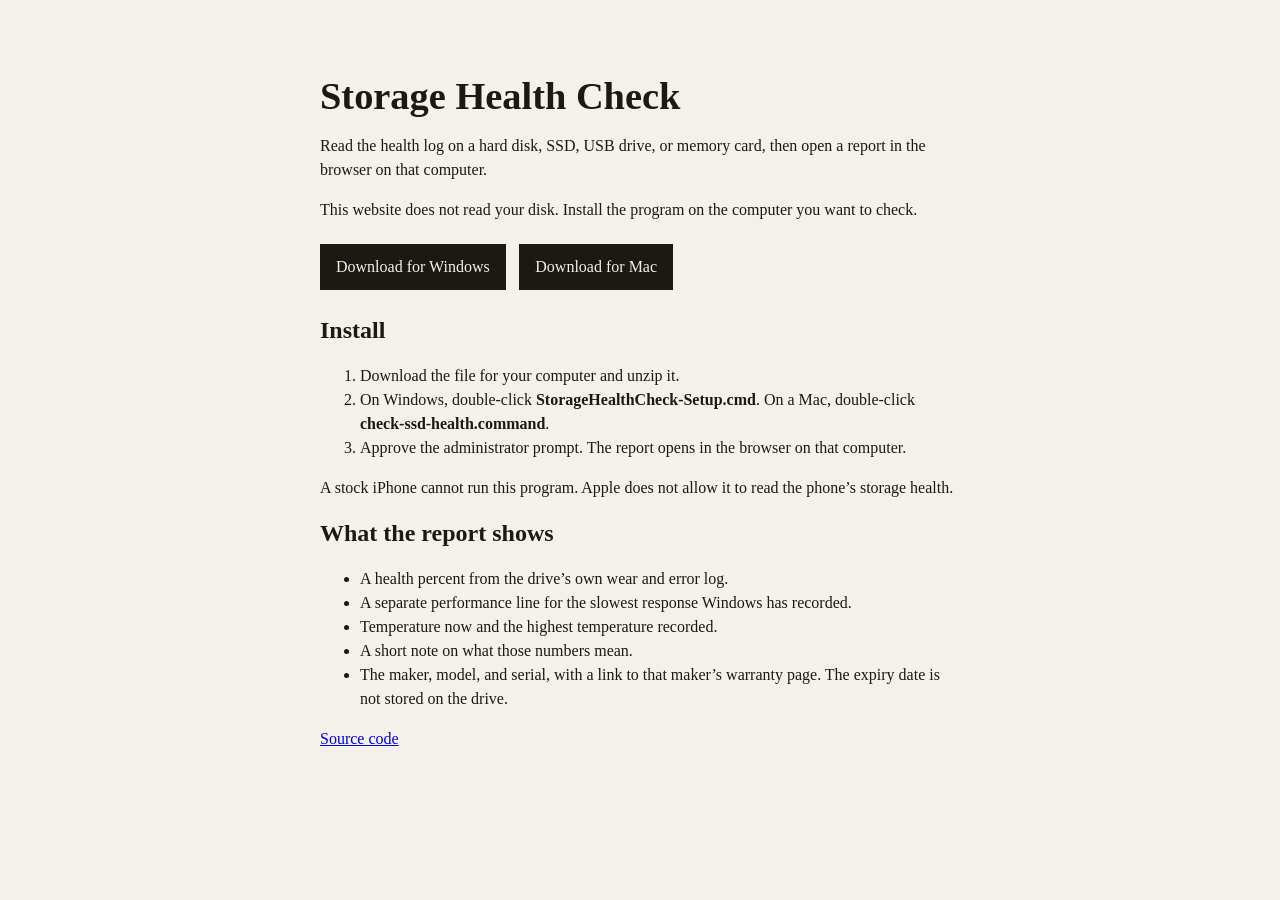
==== docs/index.html @ 71dae90a "Publish Storage Health Check so a computer can read its own drives and open the report locally. Co-a" ====
<!DOCTYPE html>
<html lang="en">
<head>
<meta charset="utf-8">
<meta name="viewport" content="width=device-width, initial-scale=1">
<title>Storage Health Check</title>
<style>
body { font-family: Georgia, serif; margin: 0; background: #f4f1ea; color: #1c1915; }
main { max-width: 40rem; margin: 0 auto; padding: 3rem 1.5rem 4rem; }
h1 { font-size: 2.4rem; margin-bottom: 0.4rem; }
a.button { display: inline-block; margin: 0.4rem 0.6rem 0.4rem 0; padding: 0.7rem 1rem; background: #1c1915; color: #f4f1ea; text-decoration: none; }
p, li { line-height: 1.5; }
</style>
</head>
<body>
<main>
<h1>Storage Health Check</h1>
<p>Read the health log on a hard disk, SSD, USB drive, or memory card, then open a report in the browser on that computer.</p>
<p>This website does not read your disk. Install the program on the computer you want to check.</p>
<p>
<a class="button" href="https://github.com/sujanchandray/storage-health-check/releases/latest/download/StorageHealthCheck-Windows.zip">Download for Windows</a>
<a class="button" href="https://github.com/sujanchandray/storage-health-check/releases/latest/download/StorageHealthCheck-Mac.zip">Download for Mac</a>
</p>
<h2>Install</h2>
<ol>
<li>Download the file for your computer and unzip it.</li>
<li>On Windows, double-click <strong>StorageHealthCheck-Setup.cmd</strong>. On a Mac, double-click <strong>check-ssd-health.command</strong>.</li>
<li>Approve the administrator prompt. The report opens in the browser on that computer.</li>
</ol>
<p>A stock iPhone cannot run this program. Apple does not allow it to read the phone’s storage health.</p>
<h2>What the report shows</h2>
<ul>
<li>A health percent from the drive’s own wear and error log.</li>
<li>A separate performance line for the slowest response Windows has recorded.</li>
<li>Temperature now and the highest temperature recorded.</li>
<li>A short note on what those numbers mean.</li>
<li>The maker, model, and serial, with a link to that maker’s warranty page. The expiry date is not stored on the drive.</li>
</ul>
<p><a href="https://github.com/sujanchandray/storage-health-check">Source code</a></p>
</main>
</body>
</html>
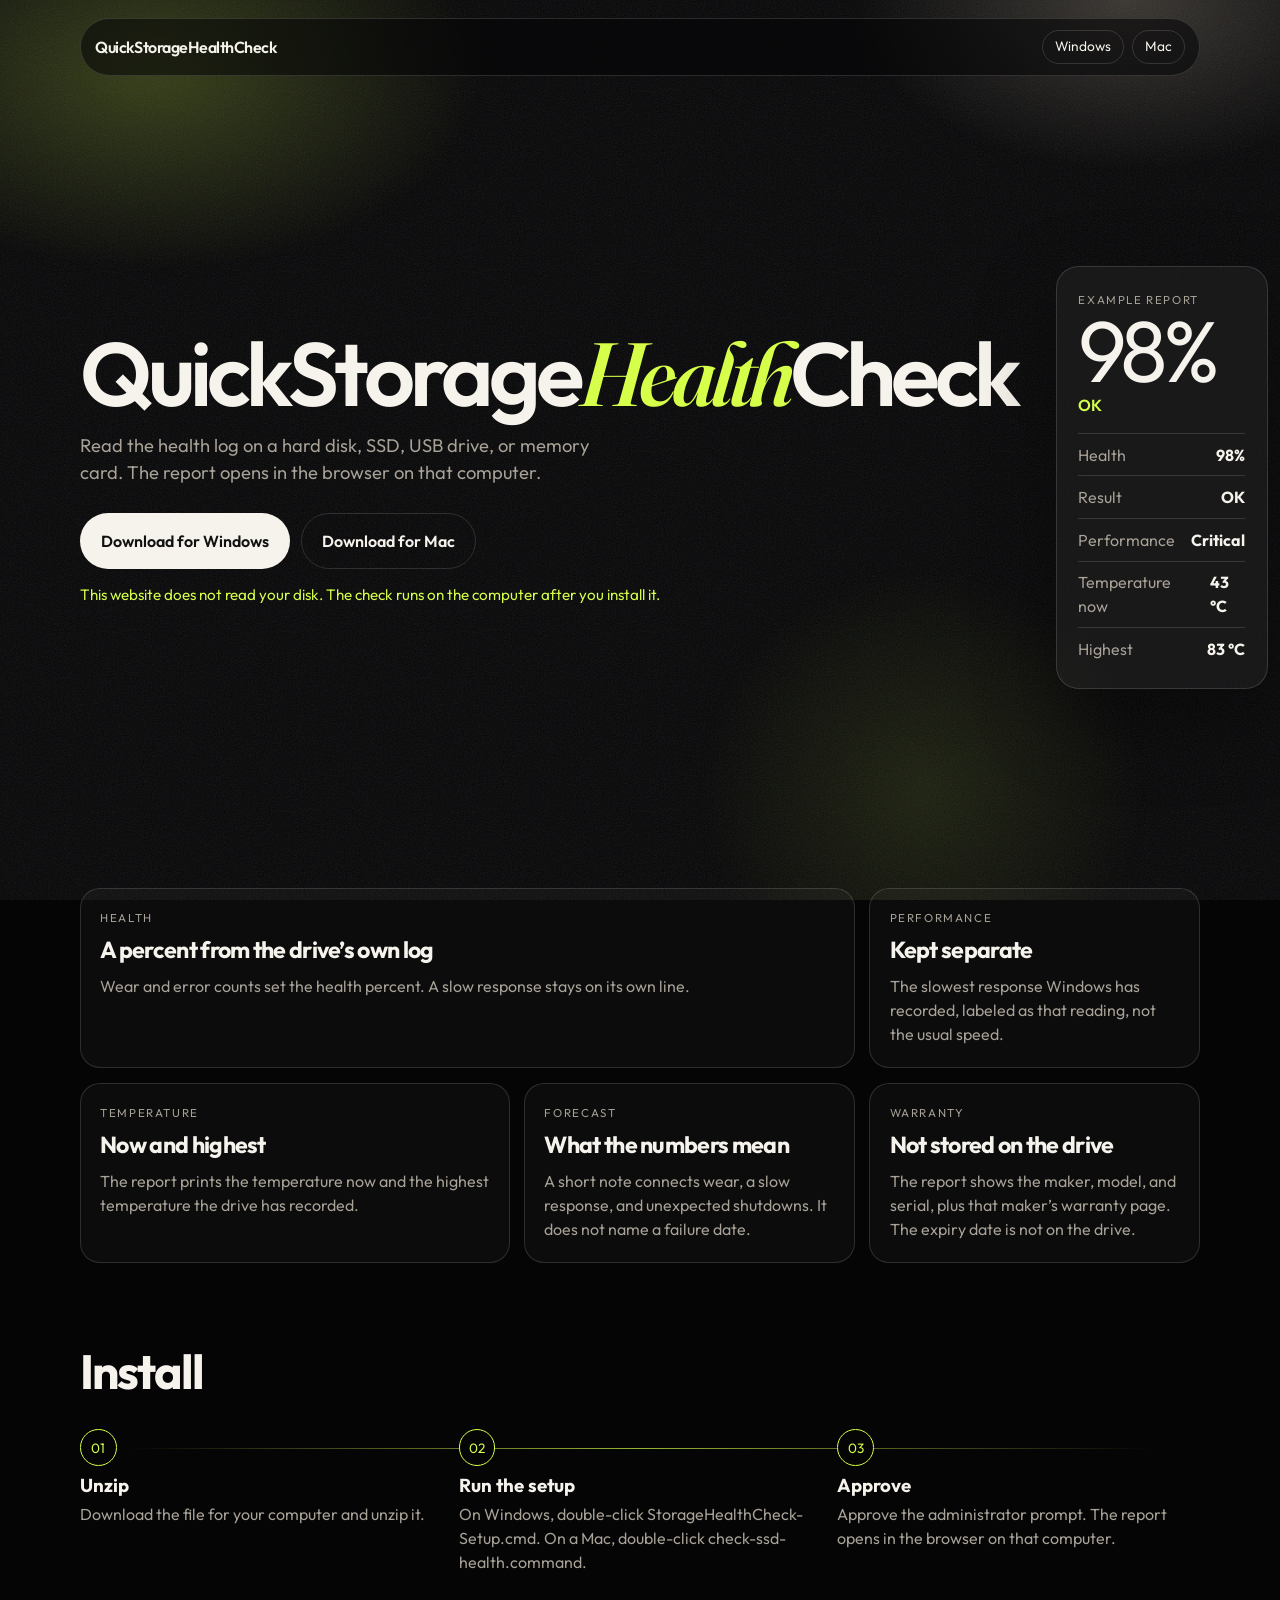
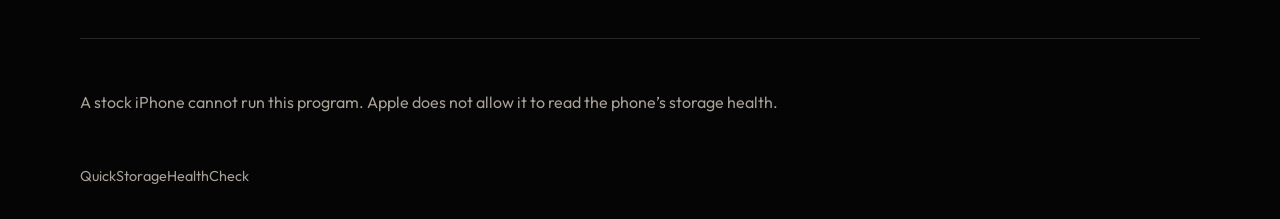
==== commit 1354ce76: "Rename the product to QuickStorageHealthCheck and publish a download page that does not link to the " ====
--- a/docs/index.html
+++ b/docs/index.html
@@ -3,40 +3,303 @@
 <head>
 <meta charset="utf-8">
 <meta name="viewport" content="width=device-width, initial-scale=1">
-<title>Storage Health Check</title>
+<meta name="description" content="QuickStorageHealthCheck reads a drive on your computer and opens the report in the browser there. This website does not read your disk.">
+<title>QuickStorageHealthCheck</title>
+<link rel="preconnect" href="https://fonts.googleapis.com">
+<link rel="preconnect" href="https://fonts.gstatic.com" crossorigin>
+<link href="https://fonts.googleapis.com/css2?family=Fraunces:ital,opsz,wght@1,9..144,560&family=Outfit:wght@380;500;600&display=swap" rel="stylesheet">
 <style>
-body { font-family: Georgia, serif; margin: 0; background: #f4f1ea; color: #1c1915; }
-main { max-width: 40rem; margin: 0 auto; padding: 3rem 1.5rem 4rem; }
-h1 { font-size: 2.4rem; margin-bottom: 0.4rem; }
-a.button { display: inline-block; margin: 0.4rem 0.6rem 0.4rem 0; padding: 0.7rem 1rem; background: #1c1915; color: #f4f1ea; text-decoration: none; }
-p, li { line-height: 1.5; }
+:root {
+  --bg: #050506;
+  --ink: #f6f3ec;
+  --muted: #a8a297;
+  --lime: #d6ff4a;
+  --line: rgba(246, 243, 236, 0.14);
+  --glass: rgba(246, 243, 236, 0.045);
+}
+* { box-sizing: border-box; }
+html { scroll-behavior: smooth; }
+body {
+  margin: 0;
+  background: var(--bg);
+  color: var(--ink);
+  font-family: Outfit, "Segoe UI", sans-serif;
+  font-weight: 380;
+  line-height: 1.5;
+}
+.aurora, .grain {
+  position: fixed;
+  inset: 0;
+  pointer-events: none;
+}
+.aurora {
+  background:
+    radial-gradient(42% 36% at 12% 8%, rgba(214, 255, 74, 0.22), transparent 62%),
+    radial-gradient(36% 32% at 88% 0%, rgba(255, 236, 210, 0.2), transparent 60%),
+    radial-gradient(28% 40% at 72% 88%, rgba(214, 255, 74, 0.1), transparent 64%);
+  animation: drift 18s ease-in-out infinite alternate;
+}
+.grain {
+  opacity: 0.22;
+  background-image: url("data:image/svg+xml;utf8,<svg xmlns='http://www.w3.org/2000/svg' width='180' height='180'><filter id='n'><feTurbulence type='fractalNoise' baseFrequency='.85' numOctaves='2' stitchTiles='stitch'/></filter><rect width='100%' height='100%' filter='url(%23n)' opacity='.55'/></svg>");
+}
+@keyframes drift {
+  from { transform: translate3d(-2%, -1%, 0) scale(1); }
+  to { transform: translate3d(3%, 2%, 0) scale(1.06); }
+}
+.wrap { position: relative; z-index: 1; }
+.bar, .hero, .bento, .install, .close, footer {
+  width: min(1120px, calc(100% - 2.4rem));
+  margin-left: auto;
+  margin-right: auto;
+}
+.bar {
+  display: flex;
+  align-items: center;
+  justify-content: space-between;
+  gap: 1rem;
+  margin-top: 1.1rem;
+  padding: 0.7rem 0.9rem;
+  border: 1px solid var(--line);
+  border-radius: 999px;
+  background: rgba(5, 5, 6, 0.55);
+  backdrop-filter: blur(16px);
+}
+.word { color: var(--ink); text-decoration: none; font-weight: 600; letter-spacing: -0.03em; }
+.nav { display: flex; gap: 0.45rem; }
+.nav a, .actions a {
+  text-decoration: none;
+  color: var(--ink);
+  border: 1px solid var(--line);
+  border-radius: 999px;
+}
+.nav a { padding: 0.35rem 0.75rem; font-size: 0.86rem; }
+.hero {
+  min-height: calc(100vh - 5.5rem);
+  display: grid;
+  grid-template-columns: 1.15fr 0.85fr;
+  gap: 2.5rem;
+  align-items: center;
+  padding: 3.5rem 0 4rem;
+}
+h1 {
+  margin: 0;
+  font-size: clamp(3.1rem, 7vw, 6.4rem);
+  line-height: 0.88;
+  letter-spacing: -0.055em;
+  font-weight: 600;
+}
+h1 em {
+  font-family: Fraunces, Georgia, serif;
+  font-style: italic;
+  font-weight: 560;
+  color: var(--lime);
+}
+.lede { max-width: 34rem; font-size: 1.15rem; color: var(--muted); }
+.actions { display: flex; flex-wrap: wrap; gap: 0.7rem; margin-top: 1.6rem; }
+.actions a {
+  padding: 0.95rem 1.25rem;
+  background: var(--ink);
+  color: #111;
+  font-weight: 600;
+  transition: transform 0.2s ease, box-shadow 0.2s ease, border-color 0.2s ease;
+}
+.actions a.ghost { background: transparent; color: var(--ink); }
+.trust { color: var(--lime); font-size: 0.95rem; }
+.card {
+  border: 1px solid var(--line);
+  border-radius: 1.4rem;
+  background: var(--glass);
+  backdrop-filter: blur(18px);
+  box-shadow: 0 30px 80px rgba(0, 0, 0, 0.35);
+  padding: 1.3rem 1.35rem 1.15rem;
+}
+.card p { margin: 0.2rem 0; }
+.eyebrow {
+  color: var(--muted);
+  letter-spacing: 0.14em;
+  text-transform: uppercase;
+  font-size: 0.72rem;
+}
+.score { font-size: clamp(4rem, 8vw, 5.4rem); line-height: 0.9; letter-spacing: -0.06em; margin: 0.6rem 0 0.2rem; }
+.ok { color: var(--lime); font-weight: 600; }
+.rows { margin-top: 1rem; }
+.row {
+  display: flex;
+  justify-content: space-between;
+  gap: 1rem;
+  padding: 0.55rem 0;
+  border-top: 1px solid var(--line);
+}
+.row span { color: var(--muted); }
+.bento {
+  display: grid;
+  grid-template-columns: 1.3fr 1fr 1fr;
+  gap: 0.9rem;
+  padding-bottom: 4.5rem;
+}
+.tile {
+  border: 1px solid var(--line);
+  border-radius: 1.25rem;
+  padding: 1.25rem 1.2rem 1.3rem;
+  background: rgba(246, 243, 236, 0.03);
+  min-height: 11rem;
+}
+.tile.wide { grid-column: span 2; }
+.tile h2 { margin: 0.45rem 0 0.4rem; font-size: 1.45rem; letter-spacing: -0.03em; }
+.tile p { margin: 0; color: var(--muted); }
+.install { padding-bottom: 4rem; }
+.install h2 { font-size: clamp(2rem, 4vw, 3rem); letter-spacing: -0.04em; margin: 0 0 1.4rem; }
+.rail {
+  display: grid;
+  grid-template-columns: repeat(3, 1fr);
+  gap: 1rem;
+  position: relative;
+}
+.rail::before {
+  content: "";
+  position: absolute;
+  top: 1.15rem;
+  left: 4%;
+  right: 4%;
+  height: 1px;
+  background: linear-gradient(90deg, transparent, rgba(214, 255, 74, 0.7), transparent);
+}
+.step { position: relative; padding-top: 2.4rem; }
+.num {
+  position: absolute;
+  top: 0;
+  width: 2.3rem;
+  height: 2.3rem;
+  display: grid;
+  place-items: center;
+  border-radius: 50%;
+  border: 1px solid var(--lime);
+  background: var(--bg);
+  color: var(--lime);
+  font-size: 0.85rem;
+}
+.step h3 { margin: 0.2rem 0; }
+.step p { margin: 0; color: var(--muted); }
+.close {
+  border-top: 1px solid var(--line);
+  padding: 2.2rem 0;
+  color: var(--muted);
+}
+footer {
+  padding: 0 0 2rem;
+  color: var(--muted);
+  font-size: 0.9rem;
+}
+@media (hover: hover) {
+  .actions a:hover, .nav a:hover {
+    transform: translateY(-2px);
+    border-color: rgba(214, 255, 74, 0.7);
+    box-shadow: 0 10px 30px rgba(214, 255, 74, 0.12);
+  }
+}
+@media (max-width: 860px) {
+  .hero, .bento, .rail { grid-template-columns: 1fr; }
+  .tile.wide { grid-column: auto; }
+  .hero { min-height: auto; padding-top: 2.4rem; }
+  .actions a { width: 100%; text-align: center; }
+  .bar { border-radius: 1.2rem; align-items: flex-start; flex-direction: column; }
+  .rail::before { display: none; }
+}
+@media (prefers-reduced-motion: reduce) {
+  .aurora { animation: none; }
+  html { scroll-behavior: auto; }
+  .actions a, .nav a { transition: none; }
+}
 </style>
 </head>
 <body>
-<main>
-<h1>Storage Health Check</h1>
-<p>Read the health log on a hard disk, SSD, USB drive, or memory card, then open a report in the browser on that computer.</p>
-<p>This website does not read your disk. Install the program on the computer you want to check.</p>
-<p>
-<a class="button" href="https://github.com/sujanchandray/storage-health-check/releases/latest/download/StorageHealthCheck-Windows.zip">Download for Windows</a>
-<a class="button" href="https://github.com/sujanchandray/storage-health-check/releases/latest/download/StorageHealthCheck-Mac.zip">Download for Mac</a>
-</p>
-<h2>Install</h2>
-<ol>
-<li>Download the file for your computer and unzip it.</li>
-<li>On Windows, double-click <strong>StorageHealthCheck-Setup.cmd</strong>. On a Mac, double-click <strong>check-ssd-health.command</strong>.</li>
-<li>Approve the administrator prompt. The report opens in the browser on that computer.</li>
-</ol>
-<p>A stock iPhone cannot run this program. Apple does not allow it to read the phone’s storage health.</p>
-<h2>What the report shows</h2>
-<ul>
-<li>A health percent from the drive’s own wear and error log.</li>
-<li>A separate performance line for the slowest response Windows has recorded.</li>
-<li>Temperature now and the highest temperature recorded.</li>
-<li>A short note on what those numbers mean.</li>
-<li>The maker, model, and serial, with a link to that maker’s warranty page. The expiry date is not stored on the drive.</li>
-</ul>
-<p><a href="https://github.com/sujanchandray/storage-health-check">Source code</a></p>
-</main>
+<div class="aurora"></div>
+<div class="grain"></div>
+<div class="wrap">
+  <header class="bar">
+    <a class="word" href="#top">QuickStorageHealthCheck</a>
+    <nav class="nav">
+      <a href="https://github.com/sujanchandray/storage-health-check/releases/latest/download/StorageHealthCheck-Windows.zip">Windows</a>
+      <a href="https://github.com/sujanchandray/storage-health-check/releases/latest/download/StorageHealthCheck-Mac.zip">Mac</a>
+    </nav>
+  </header>
+  <main id="top">
+    <section class="hero">
+      <div>
+        <h1>QuickStorage<em>Health</em>Check</h1>
+        <p class="lede">Read the health log on a hard disk, SSD, USB drive, or memory card. The report opens in the browser on that computer.</p>
+        <div class="actions">
+          <a href="https://github.com/sujanchandray/storage-health-check/releases/latest/download/StorageHealthCheck-Windows.zip">Download for Windows</a>
+          <a class="ghost" href="https://github.com/sujanchandray/storage-health-check/releases/latest/download/StorageHealthCheck-Mac.zip">Download for Mac</a>
+        </div>
+        <p class="trust">This website does not read your disk. The check runs on the computer after you install it.</p>
+      </div>
+      <aside class="card" aria-label="Example report">
+        <p class="eyebrow">Example report</p>
+        <p class="score">98%</p>
+        <p class="ok">OK</p>
+        <div class="rows">
+          <div class="row"><span>Health</span><strong>98%</strong></div>
+          <div class="row"><span>Result</span><strong>OK</strong></div>
+          <div class="row"><span>Performance</span><strong>Critical</strong></div>
+          <div class="row"><span>Temperature now</span><strong>43 °C</strong></div>
+          <div class="row"><span>Highest</span><strong>83 °C</strong></div>
+        </div>
+      </aside>
+    </section>
+    <section class="bento" aria-label="What the report shows">
+      <article class="tile wide">
+        <p class="eyebrow">Health</p>
+        <h2>A percent from the drive’s own log</h2>
+        <p>Wear and error counts set the health percent. A slow response stays on its own line.</p>
+      </article>
+      <article class="tile">
+        <p class="eyebrow">Performance</p>
+        <h2>Kept separate</h2>
+        <p>The slowest response Windows has recorded, labeled as that reading, not the usual speed.</p>
+      </article>
+      <article class="tile">
+        <p class="eyebrow">Temperature</p>
+        <h2>Now and highest</h2>
+        <p>The report prints the temperature now and the highest temperature the drive has recorded.</p>
+      </article>
+      <article class="tile">
+        <p class="eyebrow">Forecast</p>
+        <h2>What the numbers mean</h2>
+        <p>A short note connects wear, a slow response, and unexpected shutdowns. It does not name a failure date.</p>
+      </article>
+      <article class="tile">
+        <p class="eyebrow">Warranty</p>
+        <h2>Not stored on the drive</h2>
+        <p>The report shows the maker, model, and serial, plus that maker’s warranty page. The expiry date is not on the drive.</p>
+      </article>
+    </section>
+    <section class="install">
+      <h2>Install</h2>
+      <div class="rail">
+        <article class="step">
+          <div class="num">01</div>
+          <h3>Unzip</h3>
+          <p>Download the file for your computer and unzip it.</p>
+        </article>
+        <article class="step">
+          <div class="num">02</div>
+          <h3>Run the setup</h3>
+          <p>On Windows, double-click StorageHealthCheck-Setup.cmd. On a Mac, double-click check-ssd-health.command.</p>
+        </article>
+        <article class="step">
+          <div class="num">03</div>
+          <h3>Approve</h3>
+          <p>Approve the administrator prompt. The report opens in the browser on that computer.</p>
+        </article>
+      </div>
+    </section>
+    <section class="close">
+      <p>A stock iPhone cannot run this program. Apple does not allow it to read the phone’s storage health.</p>
+    </section>
+  </main>
+  <footer>QuickStorageHealthCheck</footer>
+</div>
 </body>
 </html>
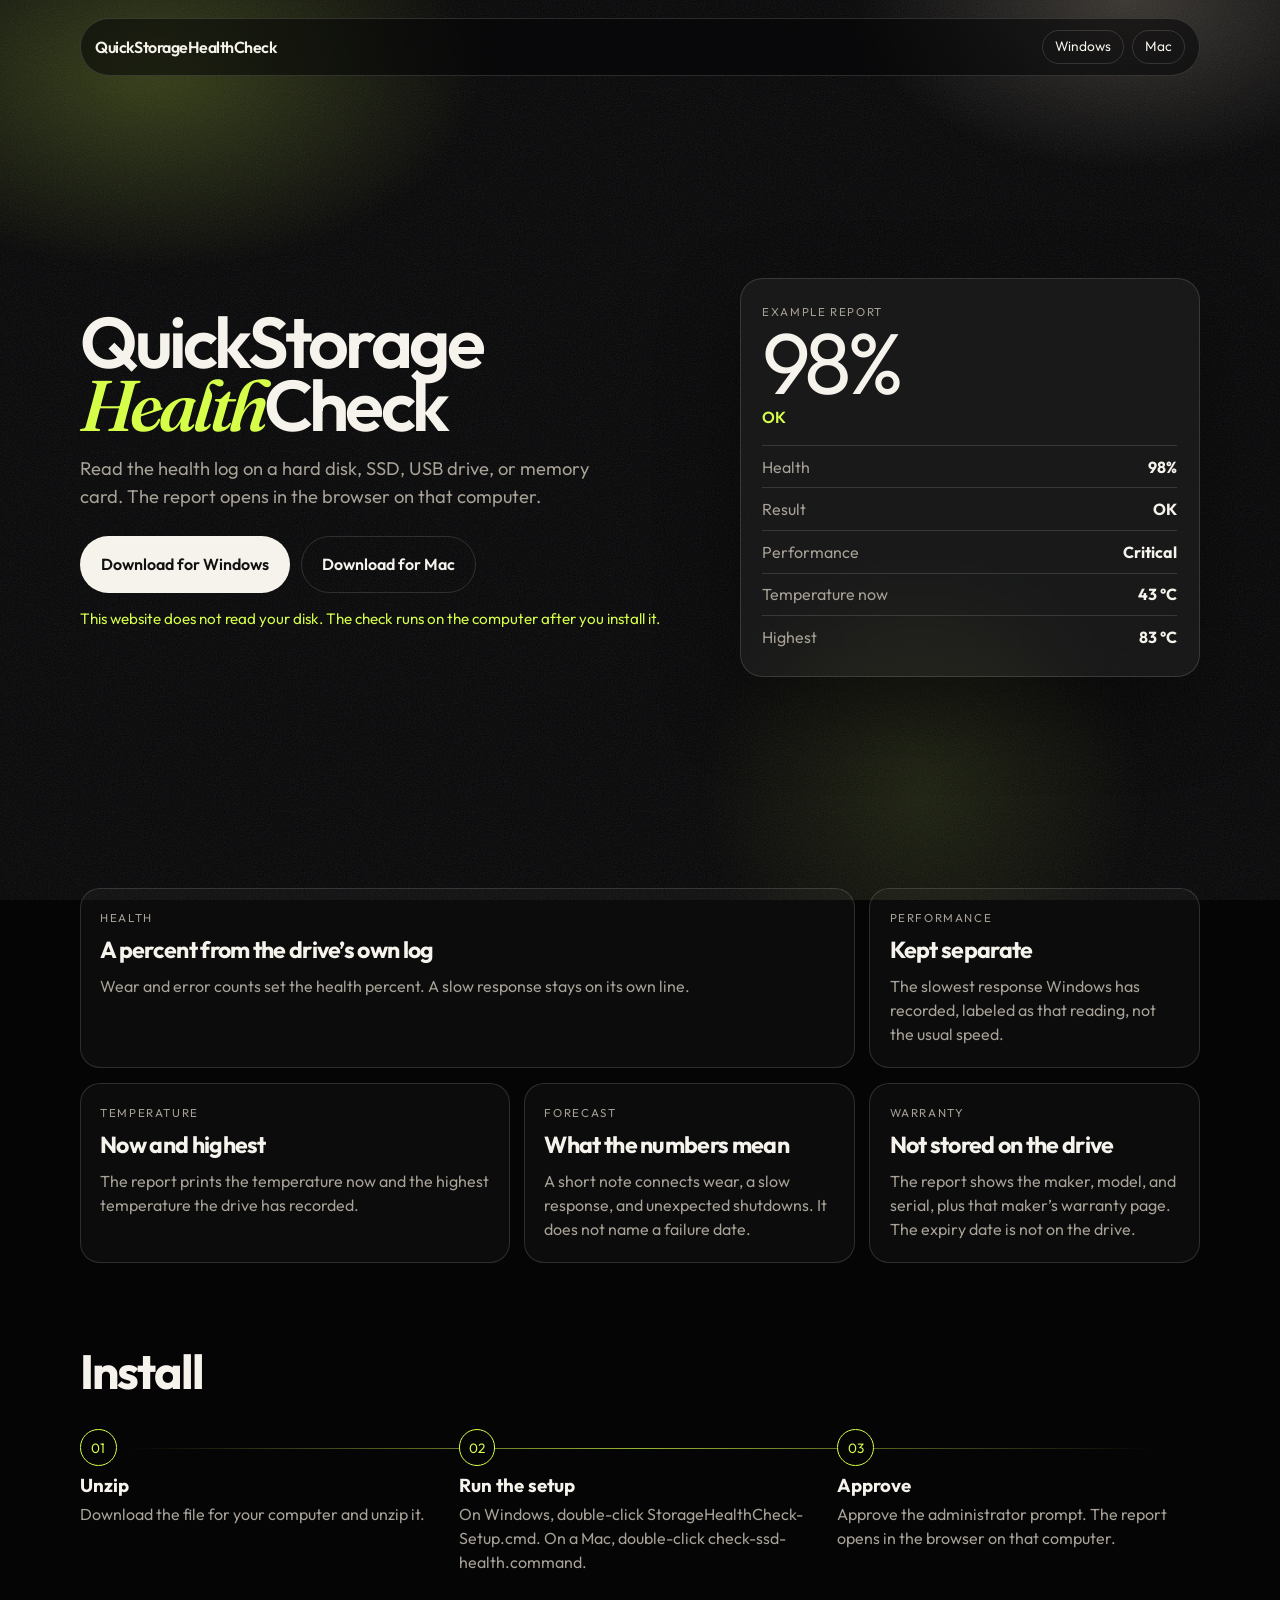
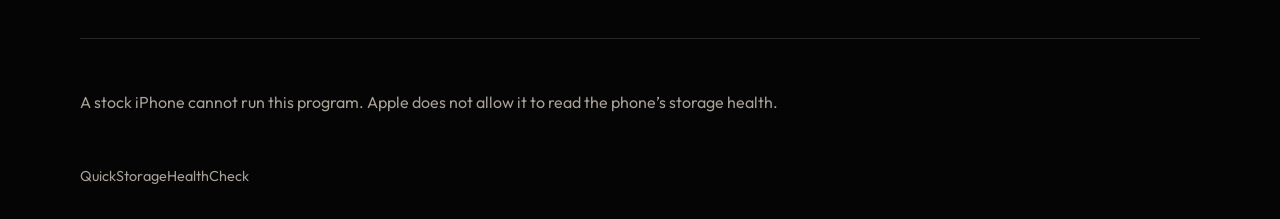
==== commit be7e3e4f: "Stack the product name so the example report stays on the page. Co-authored-by: Cursor <cursoragent@" ====
--- a/docs/index.html
+++ b/docs/index.html
@@ -77,14 +77,14 @@
 .hero {
   min-height: calc(100vh - 5.5rem);
   display: grid;
-  grid-template-columns: 1.15fr 0.85fr;
+  grid-template-columns: minmax(0, 1.05fr) minmax(17rem, 0.78fr);
   gap: 2.5rem;
   align-items: center;
   padding: 3.5rem 0 4rem;
 }
 h1 {
   margin: 0;
-  font-size: clamp(3.1rem, 7vw, 6.4rem);
+  font-size: clamp(3.2rem, 5.6vw, 5.5rem);
   line-height: 0.88;
   letter-spacing: -0.055em;
   font-weight: 600;
@@ -227,7 +227,7 @@
   <main id="top">
     <section class="hero">
       <div>
-        <h1>QuickStorage<em>Health</em>Check</h1>
+        <h1>QuickStorage<br><em>Health</em>Check</h1>
         <p class="lede">Read the health log on a hard disk, SSD, USB drive, or memory card. The report opens in the browser on that computer.</p>
         <div class="actions">
           <a href="https://github.com/sujanchandray/storage-health-check/releases/latest/download/StorageHealthCheck-Windows.zip">Download for Windows</a>
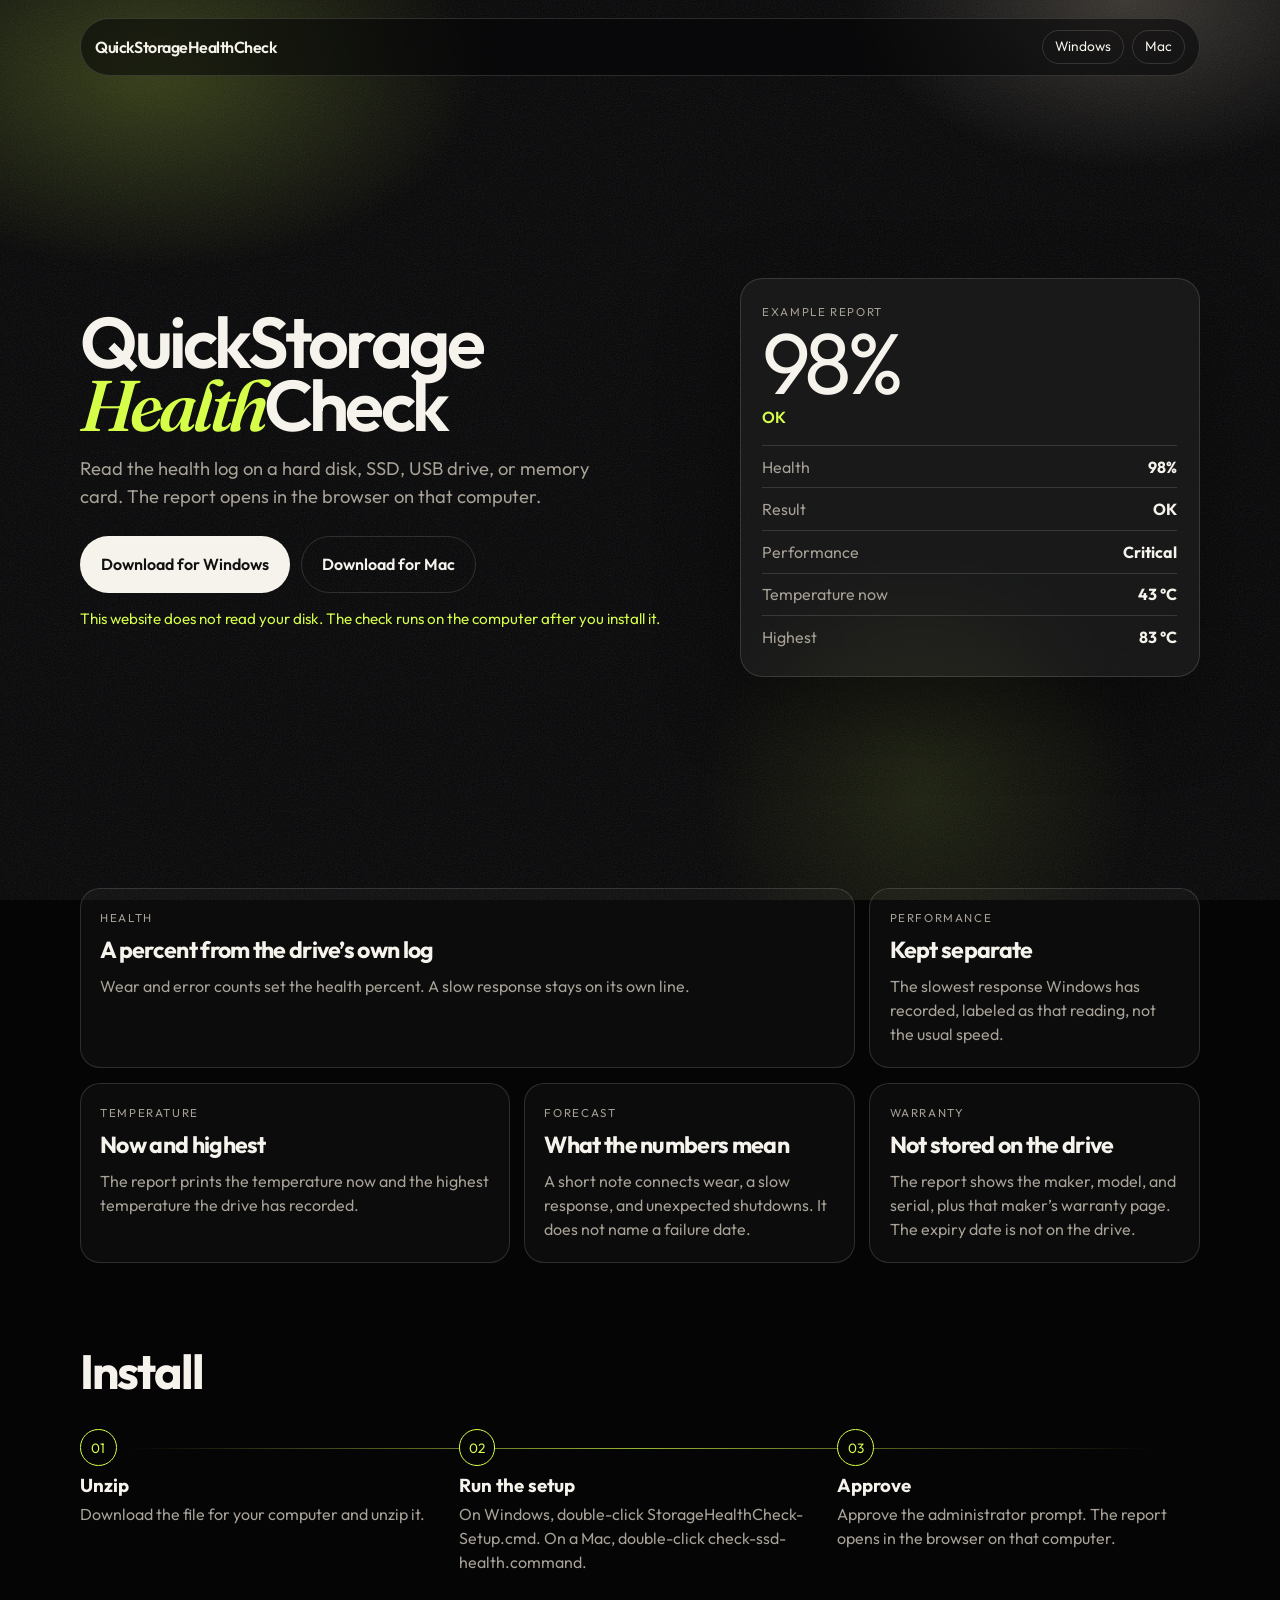
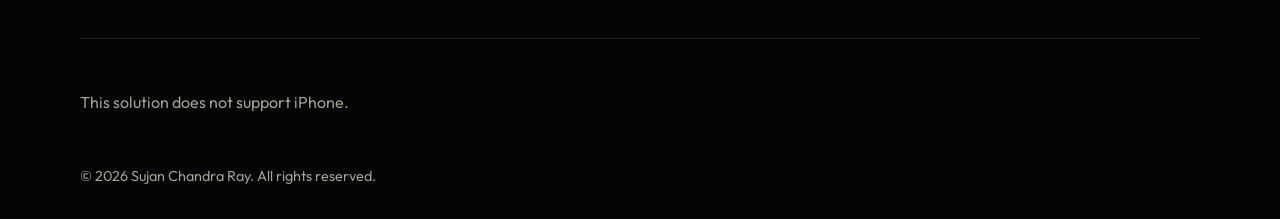
==== commit b23f6faf: "Shorten the iPhone note and put the copyright line in the page footer. Co-authored-by: Cursor <curso" ====
--- a/docs/index.html
+++ b/docs/index.html
@@ -296,10 +296,10 @@
       </div>
     </section>
     <section class="close">
-      <p>A stock iPhone cannot run this program. Apple does not allow it to read the phone’s storage health.</p>
+      <p>This solution does not support iPhone.</p>
     </section>
   </main>
-  <footer>QuickStorageHealthCheck</footer>
+  <footer>© 2026 Sujan Chandra Ray. All rights reserved.</footer>
 </div>
 </body>
 </html>
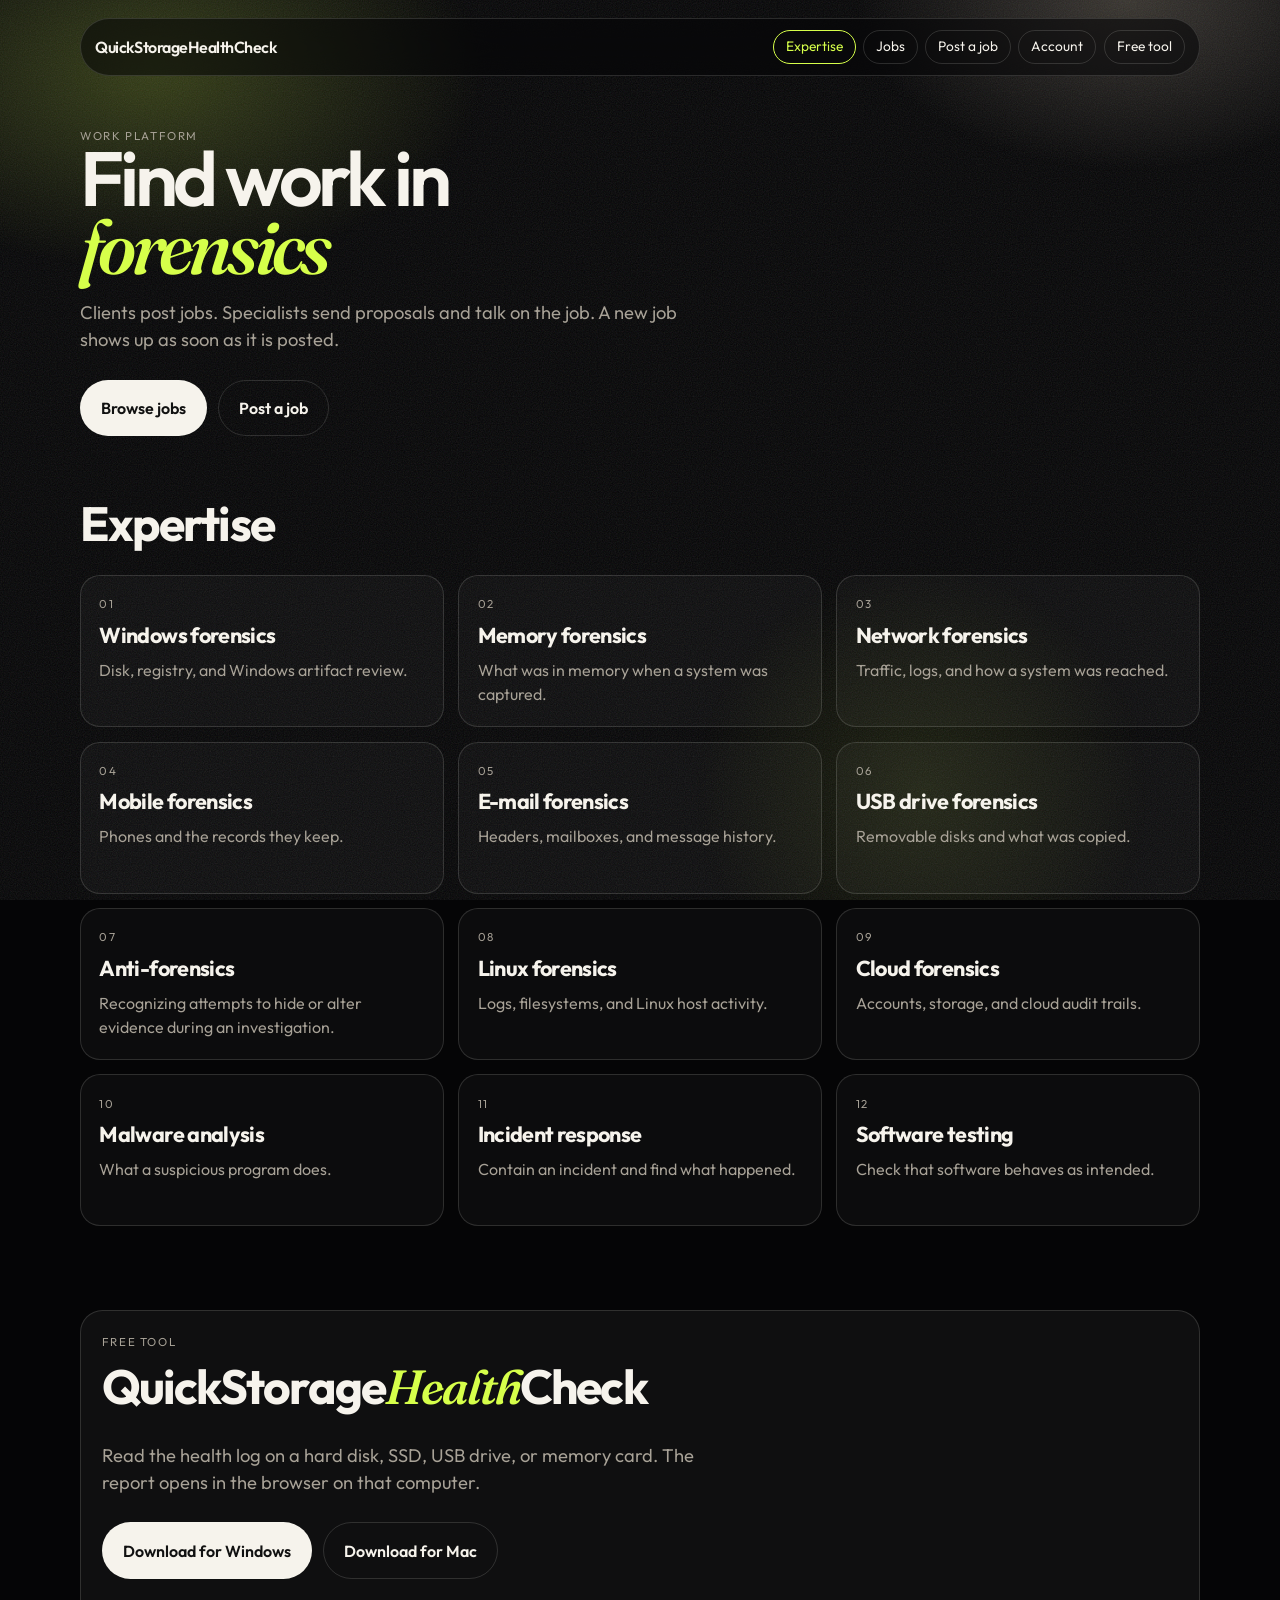
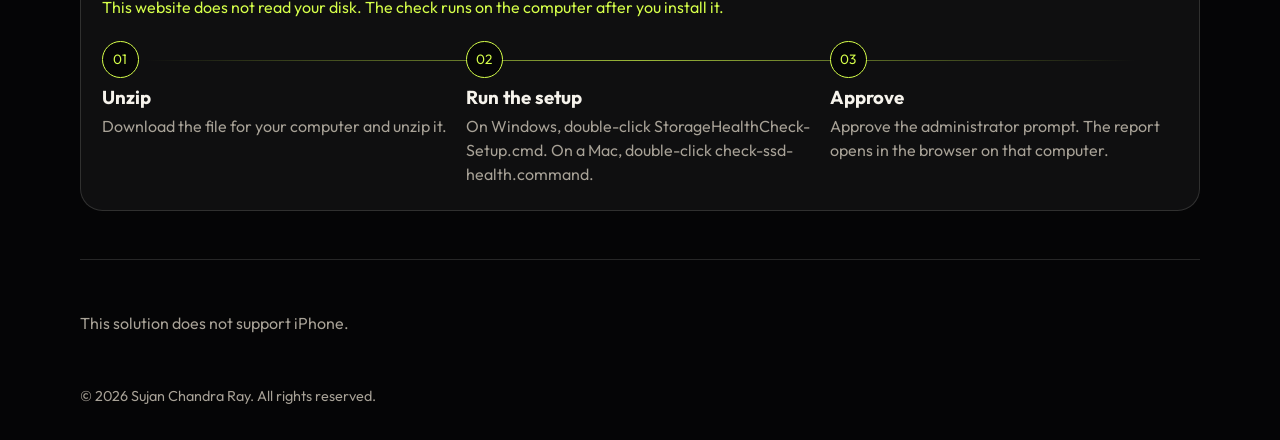
==== commit 1cf60883: "Open the site as a forensics work board and keep the free drive check on the same page. Co-authored-" ====
--- a/docs/index.html
+++ b/docs/index.html
@@ -3,296 +3,129 @@
 <head>
 <meta charset="utf-8">
 <meta name="viewport" content="width=device-width, initial-scale=1">
-<meta name="description" content="QuickStorageHealthCheck reads a drive on your computer and opens the report in the browser there. This website does not read your disk.">
+<meta name="description" content="Find digital forensics work or hire a specialist. QuickStorageHealthCheck remains a free download on this site.">
 <title>QuickStorageHealthCheck</title>
 <link rel="preconnect" href="https://fonts.googleapis.com">
 <link rel="preconnect" href="https://fonts.gstatic.com" crossorigin>
 <link href="https://fonts.googleapis.com/css2?family=Fraunces:ital,opsz,wght@1,9..144,560&family=Outfit:wght@380;500;600&display=swap" rel="stylesheet">
-<style>
-:root {
-  --bg: #050506;
-  --ink: #f6f3ec;
-  --muted: #a8a297;
-  --lime: #d6ff4a;
-  --line: rgba(246, 243, 236, 0.14);
-  --glass: rgba(246, 243, 236, 0.045);
-}
-* { box-sizing: border-box; }
-html { scroll-behavior: smooth; }
-body {
-  margin: 0;
-  background: var(--bg);
-  color: var(--ink);
-  font-family: Outfit, "Segoe UI", sans-serif;
-  font-weight: 380;
-  line-height: 1.5;
-}
-.aurora, .grain {
-  position: fixed;
-  inset: 0;
-  pointer-events: none;
-}
-.aurora {
-  background:
-    radial-gradient(42% 36% at 12% 8%, rgba(214, 255, 74, 0.22), transparent 62%),
-    radial-gradient(36% 32% at 88% 0%, rgba(255, 236, 210, 0.2), transparent 60%),
-    radial-gradient(28% 40% at 72% 88%, rgba(214, 255, 74, 0.1), transparent 64%);
-  animation: drift 18s ease-in-out infinite alternate;
-}
-.grain {
-  opacity: 0.22;
-  background-image: url("data:image/svg+xml;utf8,<svg xmlns='http://www.w3.org/2000/svg' width='180' height='180'><filter id='n'><feTurbulence type='fractalNoise' baseFrequency='.85' numOctaves='2' stitchTiles='stitch'/></filter><rect width='100%' height='100%' filter='url(%23n)' opacity='.55'/></svg>");
-}
-@keyframes drift {
-  from { transform: translate3d(-2%, -1%, 0) scale(1); }
-  to { transform: translate3d(3%, 2%, 0) scale(1.06); }
-}
-.wrap { position: relative; z-index: 1; }
-.bar, .hero, .bento, .install, .close, footer {
-  width: min(1120px, calc(100% - 2.4rem));
-  margin-left: auto;
-  margin-right: auto;
-}
-.bar {
-  display: flex;
-  align-items: center;
-  justify-content: space-between;
-  gap: 1rem;
-  margin-top: 1.1rem;
-  padding: 0.7rem 0.9rem;
-  border: 1px solid var(--line);
-  border-radius: 999px;
-  background: rgba(5, 5, 6, 0.55);
-  backdrop-filter: blur(16px);
-}
-.word { color: var(--ink); text-decoration: none; font-weight: 600; letter-spacing: -0.03em; }
-.nav { display: flex; gap: 0.45rem; }
-.nav a, .actions a {
-  text-decoration: none;
-  color: var(--ink);
-  border: 1px solid var(--line);
-  border-radius: 999px;
-}
-.nav a { padding: 0.35rem 0.75rem; font-size: 0.86rem; }
-.hero {
-  min-height: calc(100vh - 5.5rem);
-  display: grid;
-  grid-template-columns: minmax(0, 1.05fr) minmax(17rem, 0.78fr);
-  gap: 2.5rem;
-  align-items: center;
-  padding: 3.5rem 0 4rem;
-}
-h1 {
-  margin: 0;
-  font-size: clamp(3.2rem, 5.6vw, 5.5rem);
-  line-height: 0.88;
-  letter-spacing: -0.055em;
-  font-weight: 600;
-}
-h1 em {
-  font-family: Fraunces, Georgia, serif;
-  font-style: italic;
-  font-weight: 560;
-  color: var(--lime);
-}
-.lede { max-width: 34rem; font-size: 1.15rem; color: var(--muted); }
-.actions { display: flex; flex-wrap: wrap; gap: 0.7rem; margin-top: 1.6rem; }
-.actions a {
-  padding: 0.95rem 1.25rem;
-  background: var(--ink);
-  color: #111;
-  font-weight: 600;
-  transition: transform 0.2s ease, box-shadow 0.2s ease, border-color 0.2s ease;
-}
-.actions a.ghost { background: transparent; color: var(--ink); }
-.trust { color: var(--lime); font-size: 0.95rem; }
-.card {
-  border: 1px solid var(--line);
-  border-radius: 1.4rem;
-  background: var(--glass);
-  backdrop-filter: blur(18px);
-  box-shadow: 0 30px 80px rgba(0, 0, 0, 0.35);
-  padding: 1.3rem 1.35rem 1.15rem;
-}
-.card p { margin: 0.2rem 0; }
-.eyebrow {
-  color: var(--muted);
-  letter-spacing: 0.14em;
-  text-transform: uppercase;
-  font-size: 0.72rem;
-}
-.score { font-size: clamp(4rem, 8vw, 5.4rem); line-height: 0.9; letter-spacing: -0.06em; margin: 0.6rem 0 0.2rem; }
-.ok { color: var(--lime); font-weight: 600; }
-.rows { margin-top: 1rem; }
-.row {
-  display: flex;
-  justify-content: space-between;
-  gap: 1rem;
-  padding: 0.55rem 0;
-  border-top: 1px solid var(--line);
-}
-.row span { color: var(--muted); }
-.bento {
-  display: grid;
-  grid-template-columns: 1.3fr 1fr 1fr;
-  gap: 0.9rem;
-  padding-bottom: 4.5rem;
-}
-.tile {
-  border: 1px solid var(--line);
-  border-radius: 1.25rem;
-  padding: 1.25rem 1.2rem 1.3rem;
-  background: rgba(246, 243, 236, 0.03);
-  min-height: 11rem;
-}
-.tile.wide { grid-column: span 2; }
-.tile h2 { margin: 0.45rem 0 0.4rem; font-size: 1.45rem; letter-spacing: -0.03em; }
-.tile p { margin: 0; color: var(--muted); }
-.install { padding-bottom: 4rem; }
-.install h2 { font-size: clamp(2rem, 4vw, 3rem); letter-spacing: -0.04em; margin: 0 0 1.4rem; }
-.rail {
-  display: grid;
-  grid-template-columns: repeat(3, 1fr);
-  gap: 1rem;
-  position: relative;
-}
-.rail::before {
-  content: "";
-  position: absolute;
-  top: 1.15rem;
-  left: 4%;
-  right: 4%;
-  height: 1px;
-  background: linear-gradient(90deg, transparent, rgba(214, 255, 74, 0.7), transparent);
-}
-.step { position: relative; padding-top: 2.4rem; }
-.num {
-  position: absolute;
-  top: 0;
-  width: 2.3rem;
-  height: 2.3rem;
-  display: grid;
-  place-items: center;
-  border-radius: 50%;
-  border: 1px solid var(--lime);
-  background: var(--bg);
-  color: var(--lime);
-  font-size: 0.85rem;
-}
-.step h3 { margin: 0.2rem 0; }
-.step p { margin: 0; color: var(--muted); }
-.close {
-  border-top: 1px solid var(--line);
-  padding: 2.2rem 0;
-  color: var(--muted);
-}
-footer {
-  padding: 0 0 2rem;
-  color: var(--muted);
-  font-size: 0.9rem;
-}
-@media (hover: hover) {
-  .actions a:hover, .nav a:hover {
-    transform: translateY(-2px);
-    border-color: rgba(214, 255, 74, 0.7);
-    box-shadow: 0 10px 30px rgba(214, 255, 74, 0.12);
-  }
-}
-@media (max-width: 860px) {
-  .hero, .bento, .rail { grid-template-columns: 1fr; }
-  .tile.wide { grid-column: auto; }
-  .hero { min-height: auto; padding-top: 2.4rem; }
-  .actions a { width: 100%; text-align: center; }
-  .bar { border-radius: 1.2rem; align-items: flex-start; flex-direction: column; }
-  .rail::before { display: none; }
-}
-@media (prefers-reduced-motion: reduce) {
-  .aurora { animation: none; }
-  html { scroll-behavior: auto; }
-  .actions a, .nav a { transition: none; }
-}
-</style>
+<link rel="stylesheet" href="site.css">
 </head>
-<body>
+<body data-page="home">
 <div class="aurora"></div>
 <div class="grain"></div>
 <div class="wrap">
   <header class="bar">
-    <a class="word" href="#top">QuickStorageHealthCheck</a>
+    <a class="word" href="index.html">QuickStorageHealthCheck</a>
     <nav class="nav">
-      <a href="https://github.com/sujanchandray/storage-health-check/releases/latest/download/StorageHealthCheck-Windows.zip">Windows</a>
-      <a href="https://github.com/sujanchandray/storage-health-check/releases/latest/download/StorageHealthCheck-Mac.zip">Mac</a>
+      <a href="#expertise" aria-current="page">Expertise</a>
+      <a href="jobs.html">Jobs</a>
+      <a href="post.html">Post a job</a>
+      <a href="account.html">Account</a>
+      <a href="#tool">Free tool</a>
     </nav>
   </header>
   <main id="top">
     <section class="hero">
-      <div>
-        <h1>QuickStorage<br><em>Health</em>Check</h1>
+      <p class="eyebrow">Work platform</p>
+      <h1>Find work in<br><em>forensics</em></h1>
+      <p class="lede">Clients post jobs. Specialists send proposals and talk on the job. A new job shows up as soon as it is posted.</p>
+      <div class="actions">
+        <a href="jobs.html">Browse jobs</a>
+        <a class="ghost" href="post.html">Post a job</a>
+      </div>
+    </section>
+    <section class="section" id="expertise" aria-label="Expertise">
+      <h2>Expertise</h2>
+      <div class="expertise">
+        <a class="tile" href="jobs.html?category=Windows%20forensics">
+          <p class="eyebrow">01</p>
+          <h2>Windows forensics</h2>
+          <p>Disk, registry, and Windows artifact review.</p>
+        </a>
+        <a class="tile" href="jobs.html?category=Memory%20forensics">
+          <p class="eyebrow">02</p>
+          <h2>Memory forensics</h2>
+          <p>What was in memory when a system was captured.</p>
+        </a>
+        <a class="tile" href="jobs.html?category=Network%20forensics">
+          <p class="eyebrow">03</p>
+          <h2>Network forensics</h2>
+          <p>Traffic, logs, and how a system was reached.</p>
+        </a>
+        <a class="tile" href="jobs.html?category=Mobile%20forensics">
+          <p class="eyebrow">04</p>
+          <h2>Mobile forensics</h2>
+          <p>Phones and the records they keep.</p>
+        </a>
+        <a class="tile" href="jobs.html?category=E-mail%20forensics">
+          <p class="eyebrow">05</p>
+          <h2>E-mail forensics</h2>
+          <p>Headers, mailboxes, and message history.</p>
+        </a>
+        <a class="tile" href="jobs.html?category=USB%20drive%20forensics">
+          <p class="eyebrow">06</p>
+          <h2>USB drive forensics</h2>
+          <p>Removable disks and what was copied.</p>
+        </a>
+        <a class="tile" href="jobs.html?category=Anti-forensics">
+          <p class="eyebrow">07</p>
+          <h2>Anti-forensics</h2>
+          <p>Recognizing attempts to hide or alter evidence during an investigation.</p>
+        </a>
+        <a class="tile" href="jobs.html?category=Linux%20forensics">
+          <p class="eyebrow">08</p>
+          <h2>Linux forensics</h2>
+          <p>Logs, filesystems, and Linux host activity.</p>
+        </a>
+        <a class="tile" href="jobs.html?category=Cloud%20forensics">
+          <p class="eyebrow">09</p>
+          <h2>Cloud forensics</h2>
+          <p>Accounts, storage, and cloud audit trails.</p>
+        </a>
+        <a class="tile" href="jobs.html?category=Malware%20analysis">
+          <p class="eyebrow">10</p>
+          <h2>Malware analysis</h2>
+          <p>What a suspicious program does.</p>
+        </a>
+        <a class="tile" href="jobs.html?category=Incident%20response">
+          <p class="eyebrow">11</p>
+          <h2>Incident response</h2>
+          <p>Contain an incident and find what happened.</p>
+        </a>
+        <a class="tile" href="jobs.html?category=Software%20testing">
+          <p class="eyebrow">12</p>
+          <h2>Software testing</h2>
+          <p>Check that software behaves as intended.</p>
+        </a>
+      </div>
+    </section>
+    <section class="section" id="tool">
+      <div class="tool">
+        <p class="eyebrow">Free tool</p>
+        <h2>QuickStorage<em class="display">Health</em>Check</h2>
         <p class="lede">Read the health log on a hard disk, SSD, USB drive, or memory card. The report opens in the browser on that computer.</p>
         <div class="actions">
           <a href="https://github.com/sujanchandray/storage-health-check/releases/latest/download/StorageHealthCheck-Windows.zip">Download for Windows</a>
           <a class="ghost" href="https://github.com/sujanchandray/storage-health-check/releases/latest/download/StorageHealthCheck-Mac.zip">Download for Mac</a>
         </div>
         <p class="trust">This website does not read your disk. The check runs on the computer after you install it.</p>
-      </div>
-      <aside class="card" aria-label="Example report">
-        <p class="eyebrow">Example report</p>
-        <p class="score">98%</p>
-        <p class="ok">OK</p>
-        <div class="rows">
-          <div class="row"><span>Health</span><strong>98%</strong></div>
-          <div class="row"><span>Result</span><strong>OK</strong></div>
-          <div class="row"><span>Performance</span><strong>Critical</strong></div>
-          <div class="row"><span>Temperature now</span><strong>43 °C</strong></div>
-          <div class="row"><span>Highest</span><strong>83 °C</strong></div>
+        <div class="rail">
+          <article class="step">
+            <div class="num">01</div>
+            <h3>Unzip</h3>
+            <p>Download the file for your computer and unzip it.</p>
+          </article>
+          <article class="step">
+            <div class="num">02</div>
+            <h3>Run the setup</h3>
+            <p>On Windows, double-click StorageHealthCheck-Setup.cmd. On a Mac, double-click check-ssd-health.command.</p>
+          </article>
+          <article class="step">
+            <div class="num">03</div>
+            <h3>Approve</h3>
+            <p>Approve the administrator prompt. The report opens in the browser on that computer.</p>
+          </article>
         </div>
-      </aside>
-    </section>
-    <section class="bento" aria-label="What the report shows">
-      <article class="tile wide">
-        <p class="eyebrow">Health</p>
-        <h2>A percent from the drive’s own log</h2>
-        <p>Wear and error counts set the health percent. A slow response stays on its own line.</p>
-      </article>
-      <article class="tile">
-        <p class="eyebrow">Performance</p>
-        <h2>Kept separate</h2>
-        <p>The slowest response Windows has recorded, labeled as that reading, not the usual speed.</p>
-      </article>
-      <article class="tile">
-        <p class="eyebrow">Temperature</p>
-        <h2>Now and highest</h2>
-        <p>The report prints the temperature now and the highest temperature the drive has recorded.</p>
-      </article>
-      <article class="tile">
-        <p class="eyebrow">Forecast</p>
-        <h2>What the numbers mean</h2>
-        <p>A short note connects wear, a slow response, and unexpected shutdowns. It does not name a failure date.</p>
-      </article>
-      <article class="tile">
-        <p class="eyebrow">Warranty</p>
-        <h2>Not stored on the drive</h2>
-        <p>The report shows the maker, model, and serial, plus that maker’s warranty page. The expiry date is not on the drive.</p>
-      </article>
-    </section>
-    <section class="install">
-      <h2>Install</h2>
-      <div class="rail">
-        <article class="step">
-          <div class="num">01</div>
-          <h3>Unzip</h3>
-          <p>Download the file for your computer and unzip it.</p>
-        </article>
-        <article class="step">
-          <div class="num">02</div>
-          <h3>Run the setup</h3>
-          <p>On Windows, double-click StorageHealthCheck-Setup.cmd. On a Mac, double-click check-ssd-health.command.</p>
-        </article>
-        <article class="step">
-          <div class="num">03</div>
-          <h3>Approve</h3>
-          <p>Approve the administrator prompt. The report opens in the browser on that computer.</p>
-        </article>
       </div>
     </section>
     <section class="close">
--- a/docs/site.css
+++ b/docs/site.css
@@ -0,0 +1,223 @@
+:root {
+  --bg: #050506;
+  --ink: #f6f3ec;
+  --muted: #a8a297;
+  --lime: #d6ff4a;
+  --line: rgba(246, 243, 236, 0.14);
+  --glass: rgba(246, 243, 236, 0.045);
+}
+* { box-sizing: border-box; }
+[hidden] { display: none !important; }
+html { scroll-behavior: smooth; }
+body {
+  margin: 0;
+  background: var(--bg);
+  color: var(--ink);
+  font-family: Outfit, "Segoe UI", sans-serif;
+  font-weight: 380;
+  line-height: 1.5;
+}
+.aurora, .grain {
+  position: fixed;
+  inset: 0;
+  pointer-events: none;
+}
+.aurora {
+  background:
+    radial-gradient(42% 36% at 12% 8%, rgba(214, 255, 74, 0.22), transparent 62%),
+    radial-gradient(36% 32% at 88% 0%, rgba(255, 236, 210, 0.2), transparent 60%),
+    radial-gradient(28% 40% at 72% 88%, rgba(214, 255, 74, 0.1), transparent 64%);
+  animation: drift 18s ease-in-out infinite alternate;
+}
+.grain {
+  opacity: 0.22;
+  background-image: url("data:image/svg+xml;utf8,<svg xmlns='http://www.w3.org/2000/svg' width='180' height='180'><filter id='n'><feTurbulence type='fractalNoise' baseFrequency='.85' numOctaves='2' stitchTiles='stitch'/></filter><rect width='100%' height='100%' filter='url(%23n)' opacity='.55'/></svg>");
+}
+@keyframes drift {
+  from { transform: translate3d(-2%, -1%, 0) scale(1); }
+  to { transform: translate3d(3%, 2%, 0) scale(1.06); }
+}
+.wrap { position: relative; z-index: 1; }
+.bar, .hero, .section, .close, footer {
+  width: min(1120px, calc(100% - 2.4rem));
+  margin-left: auto;
+  margin-right: auto;
+}
+.bar {
+  display: flex;
+  align-items: center;
+  justify-content: space-between;
+  gap: 1rem;
+  margin-top: 1.1rem;
+  padding: 0.7rem 0.9rem;
+  border: 1px solid var(--line);
+  border-radius: 999px;
+  background: rgba(5, 5, 6, 0.55);
+  backdrop-filter: blur(16px);
+}
+.word { color: var(--ink); text-decoration: none; font-weight: 600; letter-spacing: -0.03em; }
+.nav { display: flex; flex-wrap: wrap; gap: 0.45rem; }
+.nav a, .actions a, button.primary {
+  text-decoration: none;
+  color: var(--ink);
+  border: 1px solid var(--line);
+  border-radius: 999px;
+  font: inherit;
+}
+.nav a { padding: 0.35rem 0.75rem; font-size: 0.86rem; }
+.nav a[aria-current="page"] { border-color: var(--lime); color: var(--lime); }
+.hero { padding: 3.2rem 0 1rem; }
+h1 {
+  margin: 0;
+  font-size: clamp(3.2rem, 6vw, 5.6rem);
+  line-height: 0.88;
+  letter-spacing: -0.055em;
+  font-weight: 600;
+}
+.hero h1 { max-width: 12ch; }
+h1 em, .display {
+  font-family: Fraunces, Georgia, serif;
+  font-style: italic;
+  font-weight: 560;
+  color: var(--lime);
+}
+h2 { margin: 0 0 1rem; font-size: clamp(2rem, 4vw, 3rem); letter-spacing: -0.04em; }
+.lede { max-width: 38rem; font-size: 1.15rem; color: var(--muted); }
+.actions { display: flex; flex-wrap: wrap; gap: 0.7rem; margin-top: 1.6rem; }
+.actions a, button.primary {
+  padding: 0.95rem 1.25rem;
+  background: var(--ink);
+  color: #111;
+  font-weight: 600;
+  cursor: pointer;
+  transition: transform 0.2s ease, box-shadow 0.2s ease, border-color 0.2s ease;
+}
+button.ghost {
+  padding: 0.7rem 1rem;
+  border: 1px solid var(--line);
+  border-radius: 999px;
+  font: inherit;
+  cursor: pointer;
+}
+.actions a.ghost, button.ghost {
+  background: transparent;
+  color: var(--ink);
+}
+.trust, .notice { color: var(--lime); }
+.error { color: #ffb4a8; }
+.section { padding: 2.2rem 0 3rem; }
+.expertise {
+  display: grid;
+  grid-template-columns: repeat(3, minmax(0, 1fr));
+  gap: 0.9rem;
+}
+.tile {
+  border: 1px solid var(--line);
+  border-radius: 1.25rem;
+  padding: 1.2rem 1.15rem 1.25rem;
+  background: rgba(246, 243, 236, 0.03);
+  min-height: 9.5rem;
+}
+a.tile { display: block; color: inherit; text-decoration: none; }
+.tile h2, .tile h3 { margin: 0.4rem 0; font-size: 1.35rem; letter-spacing: -0.03em; }
+.tile p, .muted { margin: 0; color: var(--muted); }
+.eyebrow {
+  margin: 0;
+  color: var(--muted);
+  letter-spacing: 0.14em;
+  text-transform: uppercase;
+  font-size: 0.72rem;
+}
+.tool {
+  border: 1px solid var(--line);
+  border-radius: 1.4rem;
+  padding: 1.4rem 1.3rem 1.5rem;
+  background: var(--glass);
+}
+.rail {
+  display: grid;
+  grid-template-columns: repeat(3, 1fr);
+  gap: 1rem;
+  position: relative;
+  margin-top: 1.4rem;
+}
+.rail::before {
+  content: "";
+  position: absolute;
+  top: 1.15rem;
+  left: 4%;
+  right: 4%;
+  height: 1px;
+  background: linear-gradient(90deg, transparent, rgba(214, 255, 74, 0.7), transparent);
+}
+.step { position: relative; padding-top: 2.4rem; }
+.num {
+  position: absolute;
+  top: 0;
+  width: 2.3rem;
+  height: 2.3rem;
+  display: grid;
+  place-items: center;
+  border-radius: 50%;
+  border: 1px solid var(--lime);
+  background: var(--bg);
+  color: var(--lime);
+  font-size: 0.85rem;
+}
+.step h3 { margin: 0.2rem 0; }
+.step p { margin: 0; color: var(--muted); }
+.close {
+  border-top: 1px solid var(--line);
+  padding: 2.2rem 0;
+  color: var(--muted);
+}
+footer { padding: 0 0 2rem; color: var(--muted); font-size: 0.9rem; }
+.filters { display: flex; flex-wrap: wrap; gap: 0.45rem; margin: 0 0 1.2rem; }
+.filters a {
+  text-decoration: none;
+  color: var(--ink);
+  border: 1px solid var(--line);
+  border-radius: 999px;
+  padding: 0.35rem 0.75rem;
+  font-size: 0.86rem;
+}
+.filters a[aria-current="true"] { border-color: var(--lime); color: var(--lime); }
+.stack { display: grid; gap: 0.8rem; }
+form.stack { max-width: 40rem; }
+label { display: grid; gap: 0.35rem; color: var(--muted); font-size: 0.92rem; }
+input, textarea, select {
+  width: 100%;
+  background: rgba(246, 243, 236, 0.04);
+  color: var(--ink);
+  border: 1px solid var(--line);
+  border-radius: 0.8rem;
+  padding: 0.75rem 0.85rem;
+  font: inherit;
+}
+textarea { min-height: 8rem; resize: vertical; }
+.checks { display: grid; grid-template-columns: 1fr 1fr; gap: 0.45rem 1rem; color: var(--ink); }
+.checks label { display: flex; align-items: center; gap: 0.45rem; color: var(--ink); }
+.checks input { width: auto; }
+.roles { display: flex; gap: 1rem; color: var(--ink); }
+.roles label { display: flex; align-items: center; gap: 0.4rem; color: var(--ink); }
+.bubble { padding: 0.7rem 0; border-top: 1px solid var(--line); }
+.page-title { padding-top: 2.4rem; }
+@media (hover: hover) {
+  .actions a:hover, .nav a:hover, button.primary:hover, a.tile:hover, .filters a:hover {
+    transform: translateY(-2px);
+    border-color: rgba(214, 255, 74, 0.7);
+    box-shadow: 0 10px 30px rgba(214, 255, 74, 0.12);
+  }
+}
+@media (max-width: 860px) {
+  .expertise, .rail, .checks { grid-template-columns: 1fr; }
+  .hero { padding-top: 2.2rem; }
+  .actions a, button.primary { width: 100%; text-align: center; }
+  .bar { border-radius: 1.2rem; align-items: flex-start; flex-direction: column; }
+  .rail::before { display: none; }
+}
+@media (prefers-reduced-motion: reduce) {
+  .aurora { animation: none; }
+  html { scroll-behavior: auto; }
+  .actions a, .nav a, button.primary, a.tile, .filters a { transition: none; }
+}
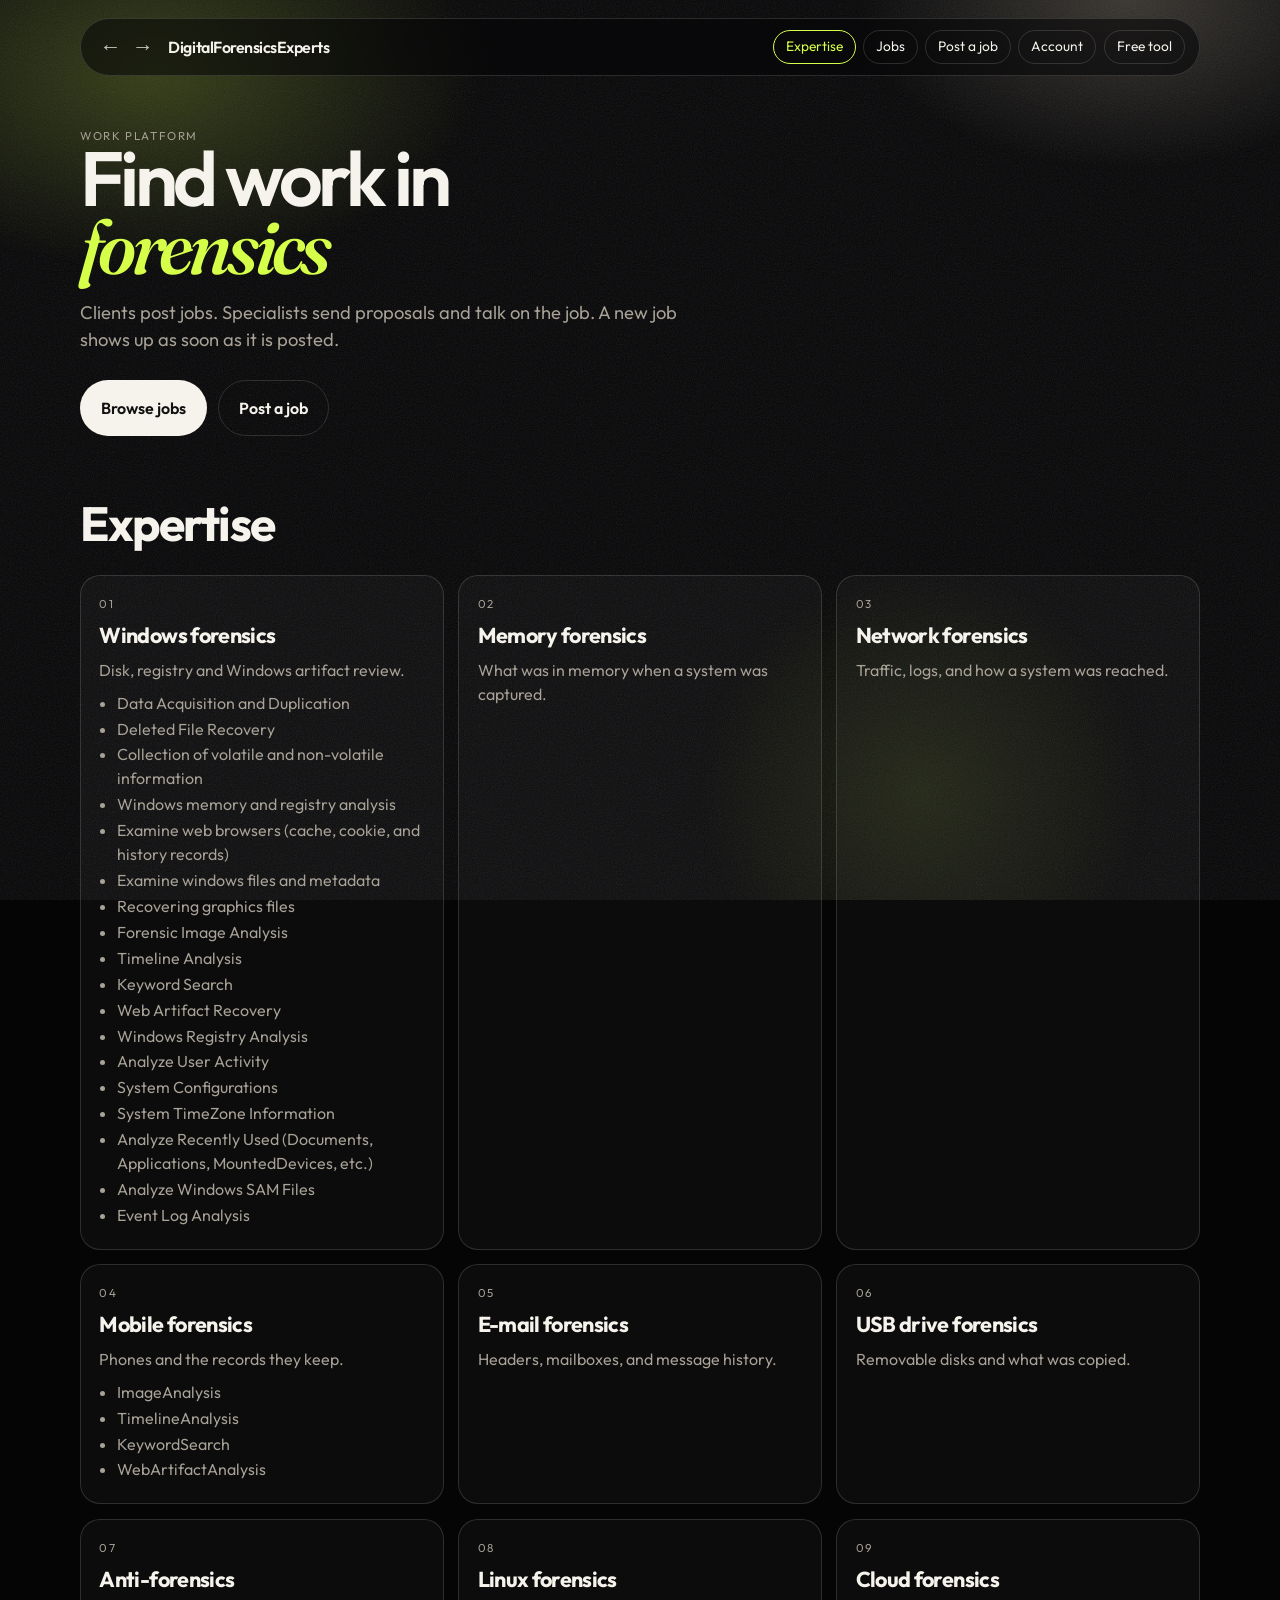
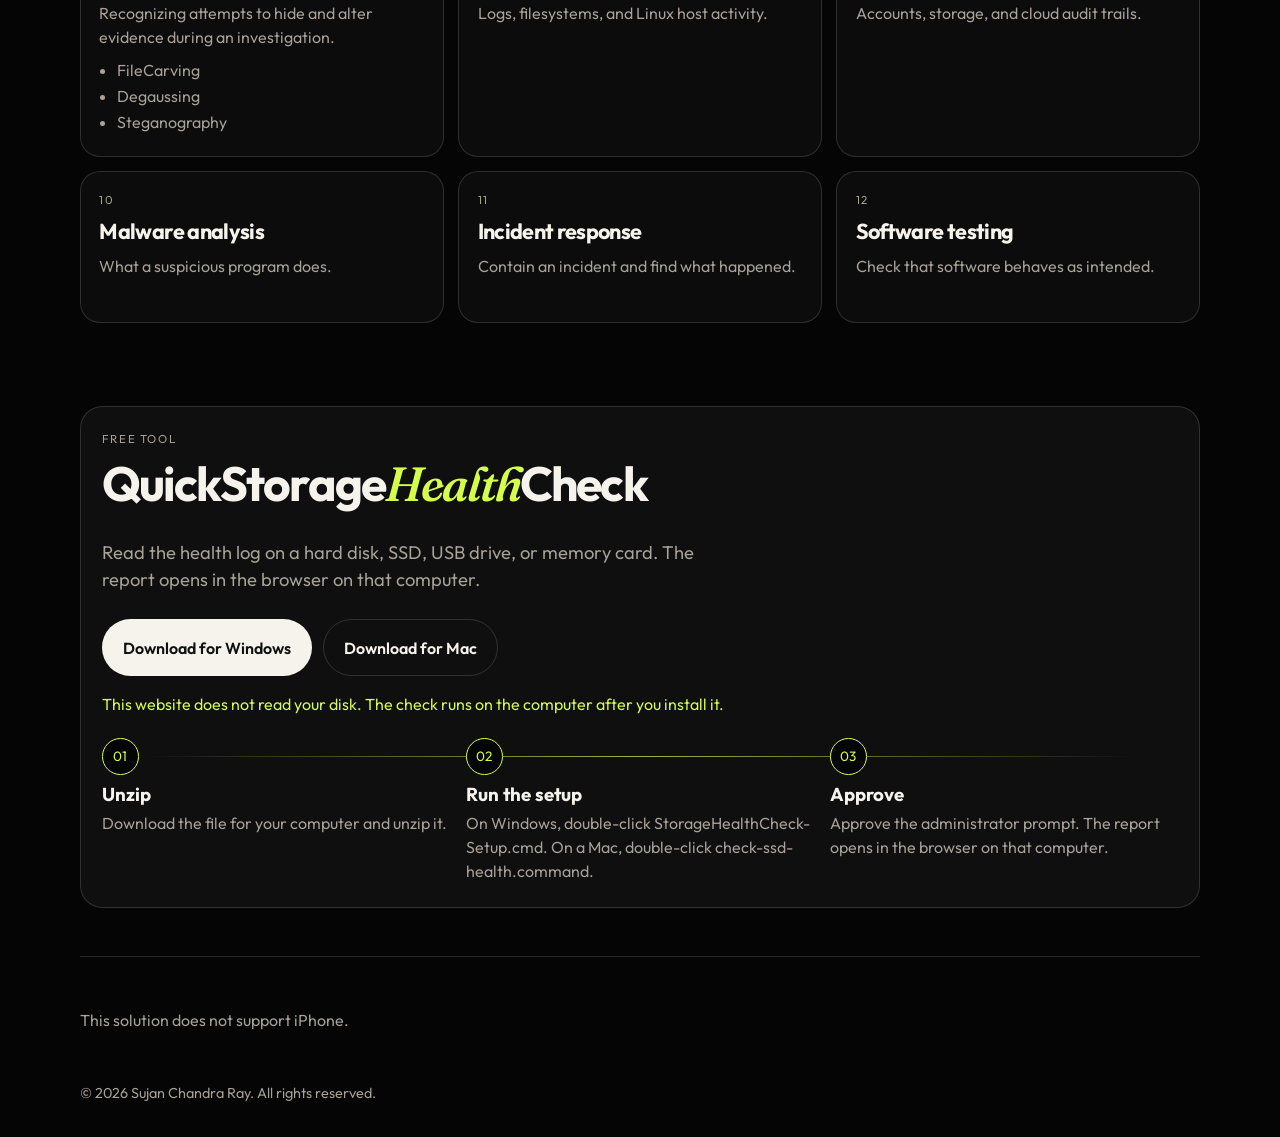
==== commit 8e36456f: "Rename the site to DigitalForensicsExperts and publish it under the storage-health-check path. Co-au" ====
--- a/docs/index.html
+++ b/docs/index.html
@@ -2,137 +2,12 @@
 <html lang="en">
 <head>
 <meta charset="utf-8">
-<meta name="viewport" content="width=device-width, initial-scale=1">
-<meta name="description" content="Find digital forensics work or hire a specialist. QuickStorageHealthCheck remains a free download on this site.">
-<title>QuickStorageHealthCheck</title>
-<link rel="preconnect" href="https://fonts.googleapis.com">
-<link rel="preconnect" href="https://fonts.gstatic.com" crossorigin>
-<link href="https://fonts.googleapis.com/css2?family=Fraunces:ital,opsz,wght@1,9..144,560&family=Outfit:wght@380;500;600&display=swap" rel="stylesheet">
-<link rel="stylesheet" href="site.css">
+<meta http-equiv="refresh" content="0; url=storage-health-check/">
+<link rel="canonical" href="https://sujanchandray.github.io/digital-forensics-experts/storage-health-check/">
+<title>DigitalForensicsExperts</title>
+<script>location.replace("storage-health-check/")</script>
 </head>
-<body data-page="home">
-<div class="aurora"></div>
-<div class="grain"></div>
-<div class="wrap">
-  <header class="bar">
-    <a class="word" href="index.html">QuickStorageHealthCheck</a>
-    <nav class="nav">
-      <a href="#expertise" aria-current="page">Expertise</a>
-      <a href="jobs.html">Jobs</a>
-      <a href="post.html">Post a job</a>
-      <a href="account.html">Account</a>
-      <a href="#tool">Free tool</a>
-    </nav>
-  </header>
-  <main id="top">
-    <section class="hero">
-      <p class="eyebrow">Work platform</p>
-      <h1>Find work in<br><em>forensics</em></h1>
-      <p class="lede">Clients post jobs. Specialists send proposals and talk on the job. A new job shows up as soon as it is posted.</p>
-      <div class="actions">
-        <a href="jobs.html">Browse jobs</a>
-        <a class="ghost" href="post.html">Post a job</a>
-      </div>
-    </section>
-    <section class="section" id="expertise" aria-label="Expertise">
-      <h2>Expertise</h2>
-      <div class="expertise">
-        <a class="tile" href="jobs.html?category=Windows%20forensics">
-          <p class="eyebrow">01</p>
-          <h2>Windows forensics</h2>
-          <p>Disk, registry, and Windows artifact review.</p>
-        </a>
-        <a class="tile" href="jobs.html?category=Memory%20forensics">
-          <p class="eyebrow">02</p>
-          <h2>Memory forensics</h2>
-          <p>What was in memory when a system was captured.</p>
-        </a>
-        <a class="tile" href="jobs.html?category=Network%20forensics">
-          <p class="eyebrow">03</p>
-          <h2>Network forensics</h2>
-          <p>Traffic, logs, and how a system was reached.</p>
-        </a>
-        <a class="tile" href="jobs.html?category=Mobile%20forensics">
-          <p class="eyebrow">04</p>
-          <h2>Mobile forensics</h2>
-          <p>Phones and the records they keep.</p>
-        </a>
-        <a class="tile" href="jobs.html?category=E-mail%20forensics">
-          <p class="eyebrow">05</p>
-          <h2>E-mail forensics</h2>
-          <p>Headers, mailboxes, and message history.</p>
-        </a>
-        <a class="tile" href="jobs.html?category=USB%20drive%20forensics">
-          <p class="eyebrow">06</p>
-          <h2>USB drive forensics</h2>
-          <p>Removable disks and what was copied.</p>
-        </a>
-        <a class="tile" href="jobs.html?category=Anti-forensics">
-          <p class="eyebrow">07</p>
-          <h2>Anti-forensics</h2>
-          <p>Recognizing attempts to hide or alter evidence during an investigation.</p>
-        </a>
-        <a class="tile" href="jobs.html?category=Linux%20forensics">
-          <p class="eyebrow">08</p>
-          <h2>Linux forensics</h2>
-          <p>Logs, filesystems, and Linux host activity.</p>
-        </a>
-        <a class="tile" href="jobs.html?category=Cloud%20forensics">
-          <p class="eyebrow">09</p>
-          <h2>Cloud forensics</h2>
-          <p>Accounts, storage, and cloud audit trails.</p>
-        </a>
-        <a class="tile" href="jobs.html?category=Malware%20analysis">
-          <p class="eyebrow">10</p>
-          <h2>Malware analysis</h2>
-          <p>What a suspicious program does.</p>
-        </a>
-        <a class="tile" href="jobs.html?category=Incident%20response">
-          <p class="eyebrow">11</p>
-          <h2>Incident response</h2>
-          <p>Contain an incident and find what happened.</p>
-        </a>
-        <a class="tile" href="jobs.html?category=Software%20testing">
-          <p class="eyebrow">12</p>
-          <h2>Software testing</h2>
-          <p>Check that software behaves as intended.</p>
-        </a>
-      </div>
-    </section>
-    <section class="section" id="tool">
-      <div class="tool">
-        <p class="eyebrow">Free tool</p>
-        <h2>QuickStorage<em class="display">Health</em>Check</h2>
-        <p class="lede">Read the health log on a hard disk, SSD, USB drive, or memory card. The report opens in the browser on that computer.</p>
-        <div class="actions">
-          <a href="https://github.com/sujanchandray/storage-health-check/releases/latest/download/StorageHealthCheck-Windows.zip">Download for Windows</a>
-          <a class="ghost" href="https://github.com/sujanchandray/storage-health-check/releases/latest/download/StorageHealthCheck-Mac.zip">Download for Mac</a>
-        </div>
-        <p class="trust">This website does not read your disk. The check runs on the computer after you install it.</p>
-        <div class="rail">
-          <article class="step">
-            <div class="num">01</div>
-            <h3>Unzip</h3>
-            <p>Download the file for your computer and unzip it.</p>
-          </article>
-          <article class="step">
-            <div class="num">02</div>
-            <h3>Run the setup</h3>
-            <p>On Windows, double-click StorageHealthCheck-Setup.cmd. On a Mac, double-click check-ssd-health.command.</p>
-          </article>
-          <article class="step">
-            <div class="num">03</div>
-            <h3>Approve</h3>
-            <p>Approve the administrator prompt. The report opens in the browser on that computer.</p>
-          </article>
-        </div>
-      </div>
-    </section>
-    <section class="close">
-      <p>This solution does not support iPhone.</p>
-    </section>
-  </main>
-  <footer>© 2026 Sujan Chandra Ray. All rights reserved.</footer>
-</div>
+<body>
+<p><a href="storage-health-check/">DigitalForensicsExperts</a></p>
 </body>
 </html>
